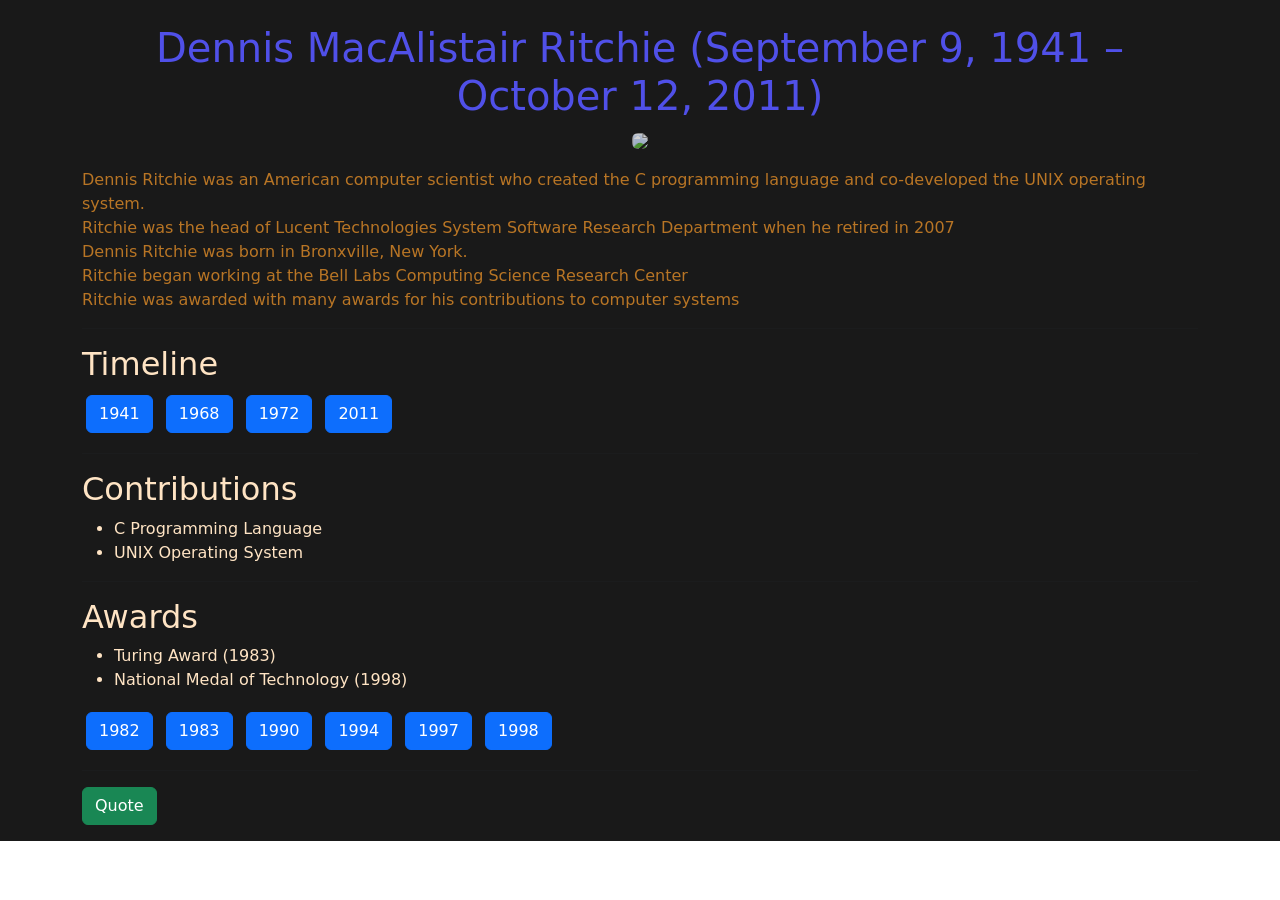
==== index.html @ 92c11cea "Add files via upload" ====
<!DOCTYPE html>
<html lang="en">
<head>
    <meta charset="UTF-8">
    <meta name="viewport" content="width=device-width, initial-scale=1.0">
    <title>Project</title>
        <link href="https://cdn.jsdelivr.net/npm/bootstrap@5.3.8/dist/css/bootstrap.min.css" rel="stylesheet" integrity="sha384-sRIl4kxILFvY47J16cr9ZwB07vP4J8+LH7qKQnuqkuIAvNWLzeN8tE5YBujZqJLB" crossorigin="anonymous">
<link rel="stylesheet" href="style.css">
</head>


<body>
    


    



   <div class="container mt-4">

  
  <h1 class="text-center">Dennis MacAlistair Ritchie (September 9, 1941 – October 12, 2011)  </h1>
  
  <div class="text-center">
    <img src="https://upload.wikimedia.org/wikipedia/commons/2/23/Dennis_Ritchie_2011.jpg" 
         class="img-fluid rounded" width="250">
  </div>

  <p class="mt-3" >
    Dennis Ritchie was an American computer scientist who created the C programming language 
    and co-developed the UNIX operating system.
    <br>Ritchie was the head of Lucent Technologies System 
    Software Research Department when he retired in 2007
    <br>Dennis Ritchie was born in Bronxville, New York.
    <br>Ritchie began working at the Bell Labs Computing Science Research Center
    <br>Ritchie was awarded with many awards for his contributions to computer systems
  </p>


  <hr>

  <h2>Timeline</h2>

  <button class="btn btn-primary m-1" onclick="showyear(1941)">1941</button>
  <button class="btn btn-primary m-1" onclick="showyear(1968)">1968</button>
  <button class="btn btn-primary m-1" onclick="showyear(1972)">1972</button>
    <button class="btn btn-primary m-1" onclick="showyear(2011)">2011</button>


  <p id="timelineText" class="mt-3"></p>

  <hr>

<h2>Contributions</h2>
  <ul>
    <li>C Programming Language</li>
    <li>UNIX Operating System</li>
  </ul>



  <hr>

   <h2>Awards</h2>
  <ul>
    <li>Turing Award (1983)</li>
    <li>National Medal of Technology (1998)</li>
  </ul>
<button class="btn btn-primary m-1" onclick="showaward(1982)">1982</button>
<button class="btn btn-primary m-1" onclick="showaward(1983)">1983</button>
<button class="btn btn-primary m-1" onclick="showaward(1990)">1990</button>
<button class="btn btn-primary m-1" onclick="showaward(1994)">1994</button>
<button class="btn btn-primary m-1" onclick="showaward(1997)">1997</button>
<button class="btn btn-primary m-1" onclick="showaward(1998)">1998</button>

<p id="award" class="mt-3"></p>
  <hr>




   
  <button class="btn btn-success" onclick="showquote()"> Quote</button>

  <p id="quoteText" class="mt-3"></p>

</div>




<script src="script.js"></script>
</body>
</html>
---- style.css ----
body{
background-image: linear-gradient(rgba(0,0,0,0.9), rgba(0,0,0,0.9)),
url(https://imgs.search.brave.com/XtSgOZKxfPIFmO-D9D0OaVTbWXk_vdktjjmGDNFOEcw/rs:fit:860:0:0:0/g:ce/aHR0cHM6Ly93YWxs/cGFwZXJzLmNvbS9p/bWFnZXMvaGQvdW5p/eC1zb2Z0d2FyZS1t/aW5pbWFsaXN0LWxv/Z28tcHdkaGE2bG5m/Y3VsMnQwYi5qcGc);


background-repeat: no-repeat;
background-size: cover;




}
h1{
    color: rgb(80, 80, 232);
}

h2{
    color: bisque;
}

li{
    color: bisque;
}


p{
    color: rgb(184, 117, 37);
}

img{
    opacity: 80%;
}
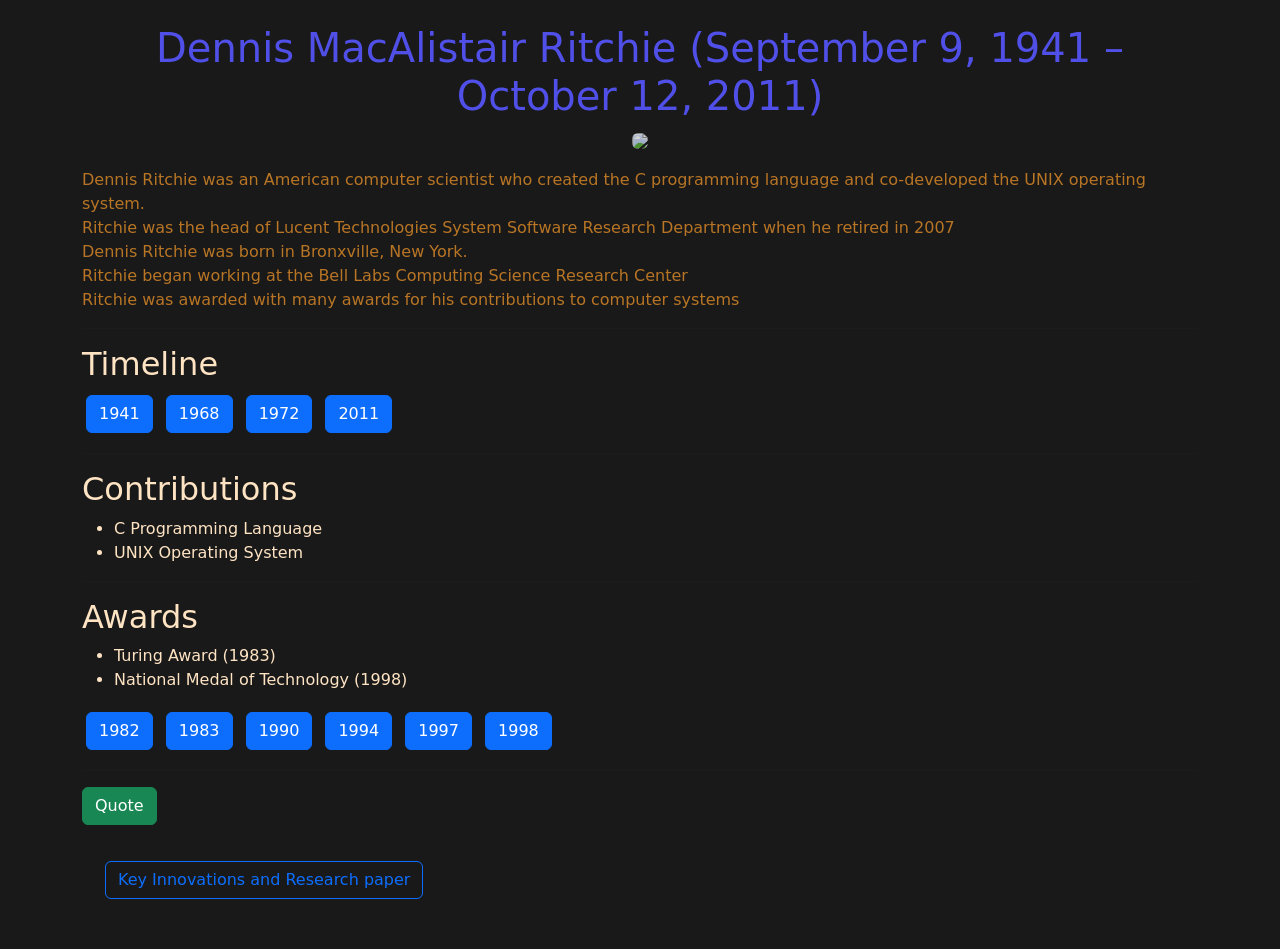
==== commit 9e191c4a: "Add files via upload" ====
--- a/index.html
+++ b/index.html
@@ -87,6 +87,7 @@
 
 </div>
 
+<a class="btn btn-outline-primary" href="../PROJECT TEST/page.html" role="button" style="margin-top: 20px; margin-left: 105px; margin-bottom: 50px;"> Key Innovations and Research paper</a>
 
 
 
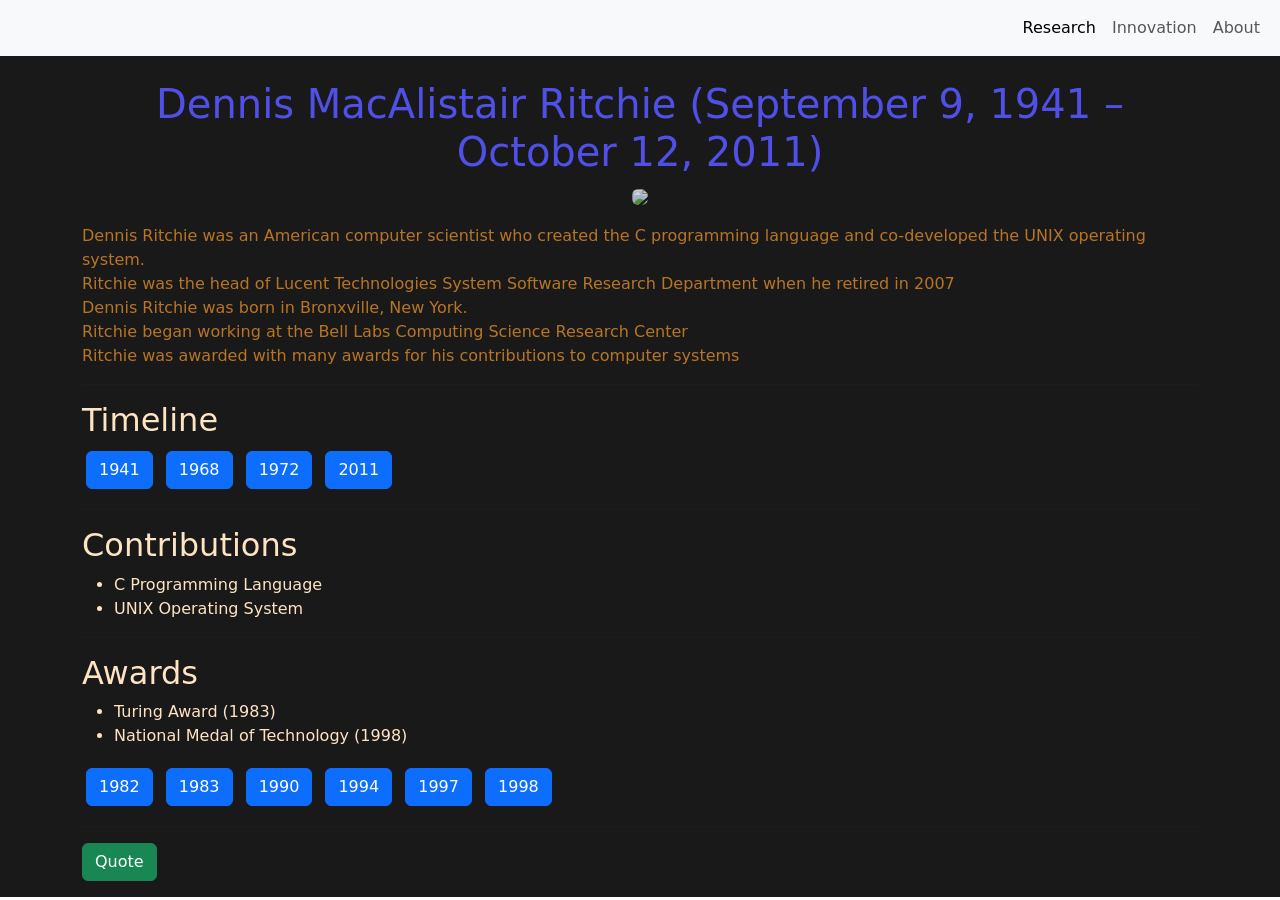
==== commit 9bedcee7: "Add files via upload" ====
--- a/index.html
+++ b/index.html
@@ -11,9 +11,32 @@
 
 <body>
     
+<nav class="navbar navbar-expand-lg bg-light ">
+  <div class="container-fluid">
+    
+    <button class="navbar-toggler" type="button" data-bs-toggle="collapse" data-bs-target="#navbarSupportedContent" aria-controls="navbarSupportedContent" aria-expanded="false" aria-label="Toggle navigation">
+      <span class="navbar-toggler-icon"></span>
+    </button>
+    <div class="collapse navbar-collapse" id="navbarSupportedContent">
+      <ul class="navbar-nav ms-auto mb-2 mb-lg-0">
+        <li class="nav-item">
+          <a class="nav-link active" aria-current="page" href="research.html">Research</a>
+        </li>
+        <li class="nav-item">
+          <a class="nav-link" href="innovation.html">Innovation</a>
+        </li>
+        <li class="nav-item dropdown">
+          <a class="nav-link " href="index.html" role="button" aria-expanded="false">
+            About
+          </a>
+          
+        </li>
+        
+      </ul>
 
-
-    
+      </div>
+  </div>
+</nav>
 
 
 
@@ -87,7 +110,6 @@
 
 </div>
 
-<a class="btn btn-outline-primary" href="../PROJECT TEST/page.html" role="button" style="margin-top: 20px; margin-left: 105px; margin-bottom: 50px;"> Key Innovations and Research paper</a>
 
 
 
